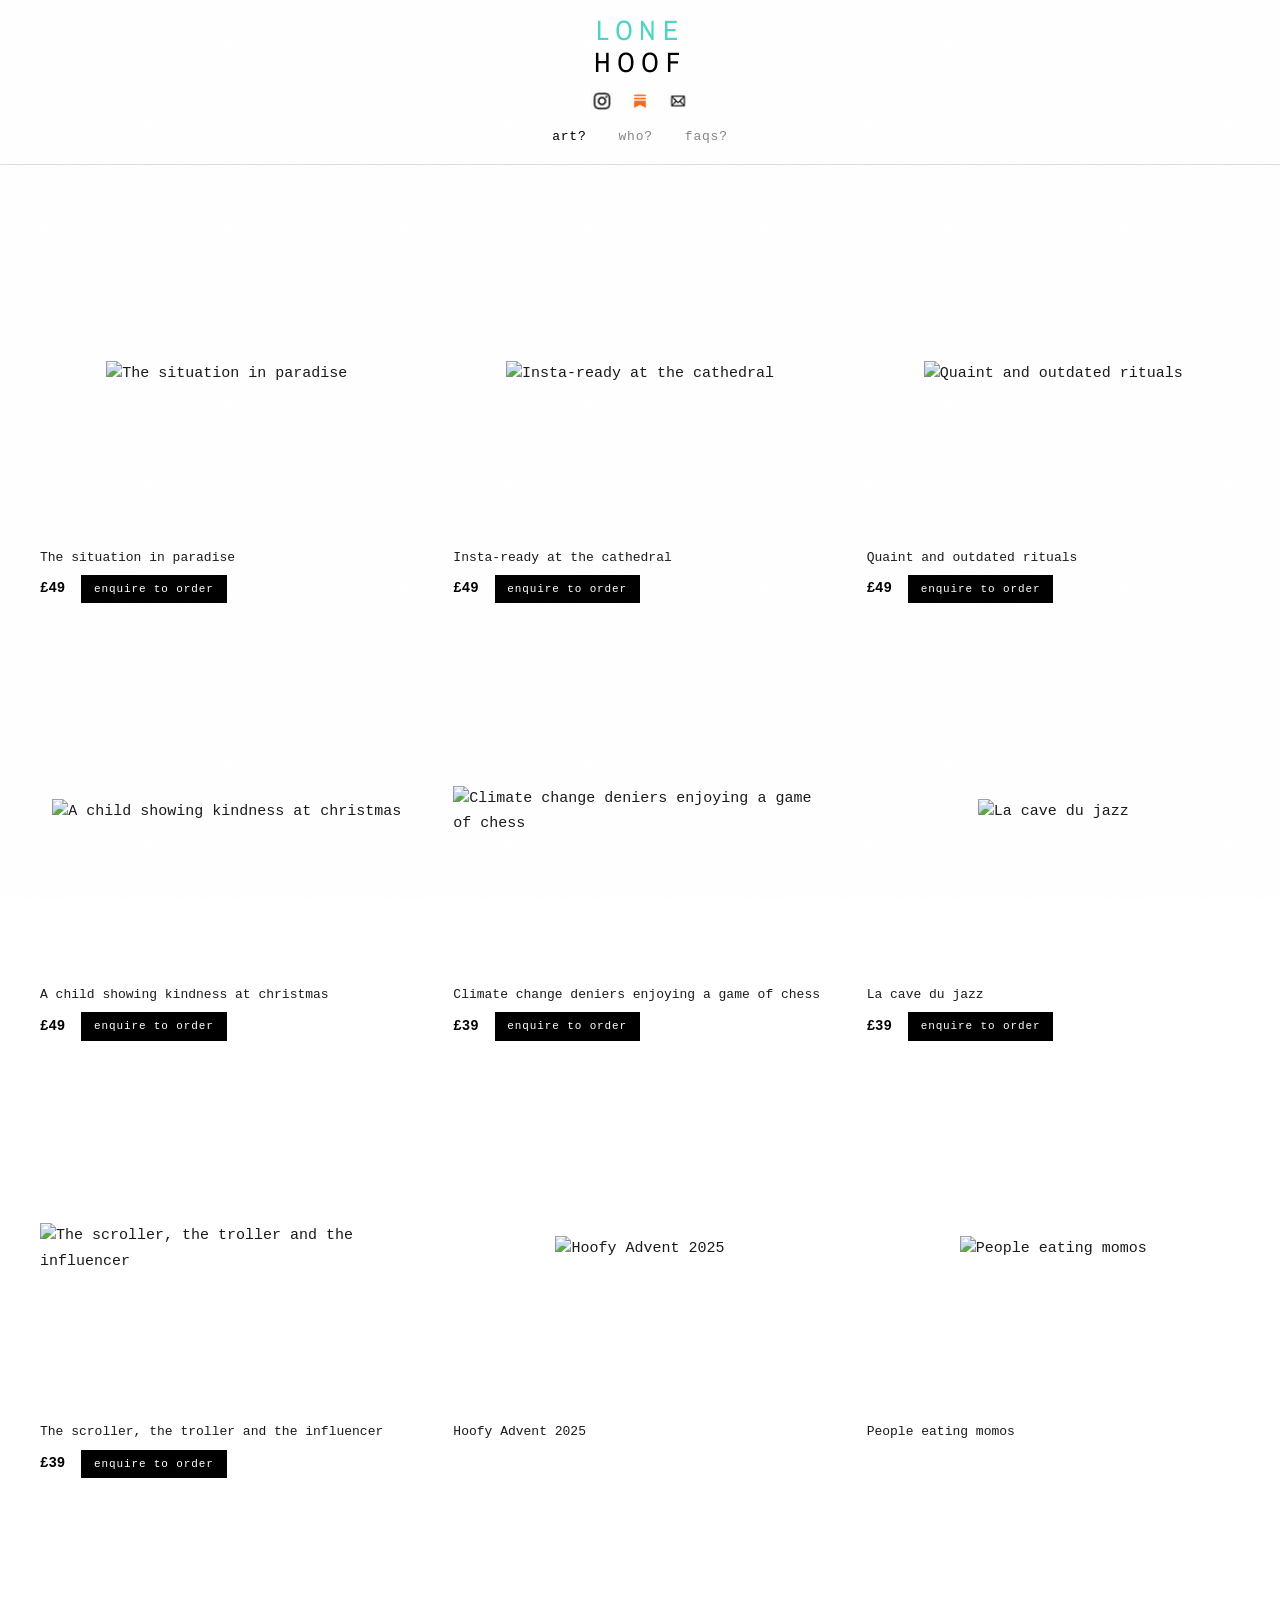
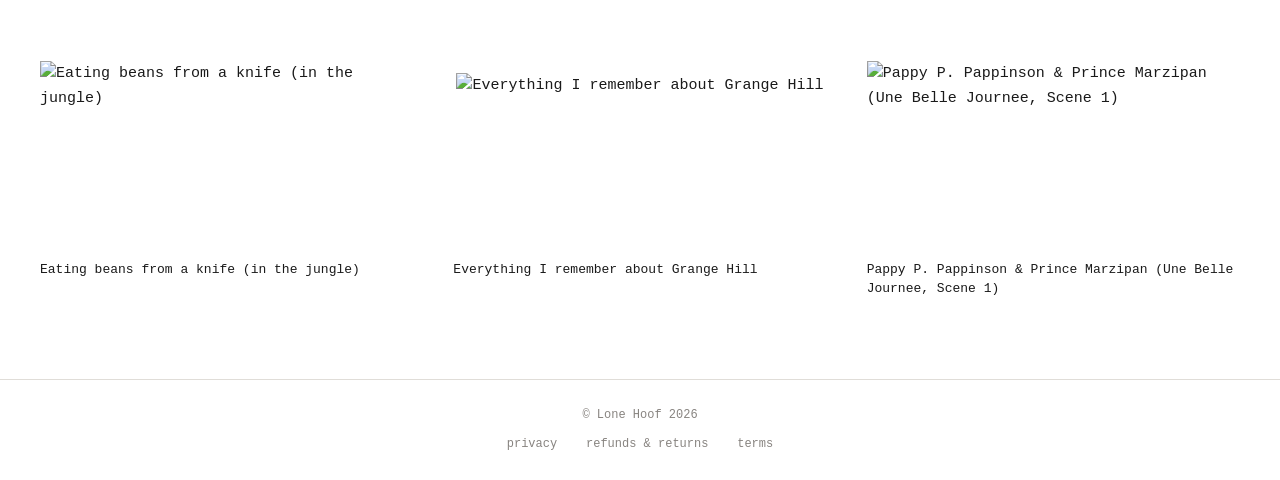
==== index.html @ 25c0cb78 "#1: added all files" ====
<!DOCTYPE html>
<html lang="en">
<head>
  <title>art? | lonehoof</title>
  <meta name="description" content="Charcoal art prints by Lone Hoof — a Bristol-based artist. Limited edition Giclée prints on Hahnemühle German Etching paper." />
  <meta name="robots" content="index, follow" />
  <link rel="canonical" href="https://www.lonehoof.com/" />
  <!-- Open Graph (social sharing previews) -->
  <meta property="og:type"        content="website" />
  <meta property="og:site_name"   content="Lone Hoof" />
  <meta property="og:title"       content="art? | Lone Hoof" />
  <meta property="og:description" content="Charcoal art prints by Lone Hoof — a Bristol-based artist. Limited edition Giclée prints on Hahnemühle German Etching paper." />
  <meta property="og:url"         content="https://www.lonehoof.com/" />
  <meta property="og:image"       content="https://www.lonehoof.com/images/the-situation-in-paradise.jpg" />
  <!-- Twitter card -->
  <meta name="twitter:card"        content="summary_large_image" />
  <meta name="twitter:title"       content="art? | Lone Hoof" />
  <meta name="twitter:description" content="Charcoal art prints by Lone Hoof — a Bristol-based artist. Limited edition Giclée prints on Hahnemühle German Etching paper." />
  <meta name="twitter:image"       content="https://www.lonehoof.com/images/the-situation-in-paradise.jpg" />
  <meta charset="UTF-8" />
  <meta name="viewport" content="width=device-width, initial-scale=1.0" />
  <link rel="preconnect" href="https://fonts.googleapis.com" />
  <link rel="preconnect" href="https://fonts.gstatic.com" crossorigin />
  <link href="https://fonts.googleapis.com/css2?family=Archivo+Narrow:wght@400;500&display=swap" rel="stylesheet" />
  <link rel="stylesheet" href="style.css" />
</head>
<body>
  <div class="grain"></div>

  <header>
    <div class="header-inner">
      <a href="index.html" class="logo">
        <span class="logo-lone">LONE</span>
        <span class="logo-hoof">HOOF</span>
      </a>
      <div class="header-socials">
        <a href="https://www.instagram.com/lone_hoof/" target="_blank" aria-label="Instagram">
          <img src="images/icon-instagram.png" alt="Instagram" />
        </a>
        <a href="https://lonehoof.substack.com" target="_blank" aria-label="Substack">
          <img src="images/icon-substack.png" alt="Substack" />
        </a>
        <a href="contact.html" aria-label="Contact">
          <img src="images/icon-contact.png" alt="Contact" />
        </a>
      </div>
      <nav class="header-nav">
        <a href="index.html" class="active">art?</a>
        <a href="who.html">who?</a>
        <a href="faqs.html">faqs?</a>
      </nav>
    </div>
    <button class="menu-toggle" id="menuToggle" aria-label="Toggle menu">
      <span></span><span></span><span></span>
    </button>
  </header>

  <nav class="mobile-nav" id="mobileNav">
    <a href="index.html" class="active">art?</a>
    <a href="who.html">who?</a>
    <a href="faqs.html">faqs?</a>
    <div class="mobile-social">
      <a href="https://www.instagram.com/lone_hoof/" target="_blank">Instagram</a>
      <a href="https://lonehoof.substack.com" target="_blank">Substack</a>
      <a href="contact.html">Contact</a>
    </div>
  </nav>

  <main>
    <!-- Grid is built here by main.js reading data.js -->
    <div class="art-grid" id="artGrid"></div>
  </main>

  <footer>
    <p>© Lone Hoof 2026</p>
    <div class="footer-links">
      <a href="privacy.html">privacy</a>
      <a href="refunds.html">refunds &amp; returns</a>
      <a href="terms.html">terms</a>
    </div>
  </footer>

  <!-- Load artwork data first, then the main script -->
  <script src="data.js"></script>
  <script src="main.js"></script>
</body>
</html>
---- style.css ----
/* ============================================
   LONE HOOF — style.css v5
   ============================================ */

:root {
  --bg: #ffffff;
  --surface: #f5f5f3;
  --border: #e0ddd8;
  --text: #1a1a1a;
  --text-dim: #888480;
  --text-bright: #000000;
  --accent: #4FD4C7;
  --accent-dark: #2aada0;
  --font-logo: 'Archivo Narrow', 'Helvetica Neue', Arial, sans-serif;
  --font-body: 'Courier New', Courier, monospace;
  --header-h: 148px; /* fallback; JS measures actual */
}

*, *::before, *::after { box-sizing: border-box; margin: 0; padding: 0; }
html { scroll-behavior: smooth; }

body {
  background: var(--bg);
  color: var(--text);
  font-family: var(--font-body);
  font-size: 15px;
  line-height: 1.7;
  min-height: 100vh;
}

.grain {
  position: fixed; inset: 0;
  pointer-events: none; z-index: 1000;
  opacity: 0.015;
  background-image: url("data:image/svg+xml,%3Csvg viewBox='0 0 200 200' xmlns='http://www.w3.org/2000/svg'%3E%3Cfilter id='n'%3E%3CfeTurbulence type='fractalNoise' baseFrequency='0.9' numOctaves='4' stitchTiles='stitch'/%3E%3C/filter%3E%3Crect width='100%25' height='100%25' filter='url(%23n)'/%3E%3C/svg%3E");
  background-size: 180px 180px;
}

/* =====================
   HEADER
   ===================== */
header {
  position: fixed; top: 0; left: 0; right: 0;
  z-index: 200;
  background: var(--bg);
  border-bottom: 1px solid var(--border);
  display: flex;
  align-items: center;
  justify-content: center;
  padding: 1rem 3rem;
}

.header-inner {
  display: flex;
  flex-direction: column;
  align-items: center;
}

.logo {
  text-decoration: none;
  display: flex;
  flex-direction: column;
  align-items: center;
  gap: 4px;
  margin-bottom: 14px;
}

.logo-lone, .logo-hoof {
  font-family: var(--font-logo);
  font-weight: 400;
  font-size: 28px;
  letter-spacing: 0.22em;
  line-height: 1;
  display: block;
}
.logo-lone { color: var(--accent); }
.logo-hoof { color: var(--text-bright); }

.header-socials {
  display: flex;
  align-items: center;
  gap: 1rem;
  margin-bottom: 14px;
}
.header-socials a {
  display: flex; align-items: center;
  transition: opacity 0.2s;
}
.header-socials a:hover { opacity: 0.7; }
.header-socials img { width: 22px; height: 22px; object-fit: contain; display: block; }

.header-nav { display: flex; gap: 2rem; }
.header-nav a {
  font-family: var(--font-body);
  font-size: 13px;
  letter-spacing: 0.06em;
  text-decoration: none;
  color: var(--text-dim);
  transition: color 0.2s;
}
.header-nav a:hover, .header-nav a.active { color: var(--text-bright); }

.menu-toggle {
  display: none;
  position: absolute; right: 1.5rem; top: 50%; transform: translateY(-50%);
  flex-direction: column; gap: 5px;
  background: none; border: none; cursor: pointer; padding: 4px;
  width: 30px; height: 30px;
}
.menu-toggle span { display: block; width: 22px; height: 1.5px; background: var(--text-dim); transition: all 0.25s; }
.menu-toggle.open span:nth-child(1) { transform: translateY(6.5px) rotate(45deg); }
.menu-toggle.open span:nth-child(2) { opacity: 0; }
.menu-toggle.open span:nth-child(3) { transform: translateY(-6.5px) rotate(-45deg); }

/* =====================
   MOBILE NAV
   ===================== */
.mobile-nav {
  display: none;
  position: fixed; top: var(--header-h); left: 0; right: 0;
  background: var(--bg); border-bottom: 1px solid var(--border);
  z-index: 190;
  flex-direction: column; padding: 1.5rem 2rem 2rem; gap: 1.2rem;
  transform: translateY(-110%); opacity: 0;
  transition: transform 0.3s ease, opacity 0.3s ease;
}
.mobile-nav.open { transform: translateY(0); opacity: 1; }
.mobile-nav a { font-family: var(--font-body); font-size: 1rem; text-decoration: none; color: var(--text-dim); }
.mobile-nav a.active, .mobile-nav a:hover { color: var(--text-bright); }
.mobile-social { display: flex; gap: 1.5rem; margin-top: 0.5rem; padding-top: 1rem; border-top: 1px solid var(--border); }
.mobile-social a { font-size: 0.8rem; color: var(--text-dim) !important; text-decoration: none; }

/* =====================
   MAIN
   ===================== */
main { padding-top: var(--header-h); min-height: 100vh; }

/* =====================
   ART GRID
   ===================== */
.art-grid {
  display: grid;
  grid-template-columns: repeat(auto-fill, minmax(280px, 1fr));
  gap: 3rem 2.5rem;
  padding: 3rem 2.5rem 5rem;
  max-width: 1320px;
  margin: 0 auto;
}

.art-item {
  display: flex;
  flex-direction: column;
  cursor: pointer;
  animation: fadeUp 0.45s ease both;
}

@keyframes fadeUp {
  from { opacity: 0; transform: translateY(10px); }
  to   { opacity: 1; transform: translateY(0); }
}

/* Fixed-height box; image shrinks to fit, never cropped */
.art-img-wrap {
  width: 100%;
  height: 320px;
  background: var(--bg);
  margin-bottom: 0.85rem;
  flex-shrink: 0;
  display: flex;
  align-items: center;
  justify-content: center;
  overflow: hidden;
  position: relative;
}

.art-img-wrap img {
  max-width: 100%;
  max-height: 100%;
  width: auto;
  height: auto;
  object-fit: contain;
  display: block;
  transition: transform 0.45s ease;
}

.art-item:hover .art-img-wrap img { transform: scale(1.03); }

/* Magnifier icon appears on hover */
.art-img-wrap::after {
  content: '';
  position: absolute;
  bottom: 10px; right: 10px;
  width: 28px; height: 28px;
  background: rgba(255,255,255,0.85)
    url("data:image/svg+xml,%3Csvg xmlns='http://www.w3.org/2000/svg' viewBox='0 0 24 24' fill='none' stroke='%23333' stroke-width='2'%3E%3Ccircle cx='11' cy='11' r='7'/%3E%3Cline x1='16.5' y1='16.5' x2='22' y2='22'/%3E%3C/svg%3E")
    center/16px no-repeat;
  border-radius: 50%;
  opacity: 0;
  transition: opacity 0.25s ease;
  pointer-events: none;
}
.art-item:hover .art-img-wrap::after { opacity: 1; }

.art-info { display: flex; flex-direction: column; gap: 0.5rem; }

.art-title {
  font-family: var(--font-body);
  font-size: 13px;
  color: var(--text);
  line-height: 1.5;
}
.art-title em { color: var(--text-dim); font-style: italic; }

.art-shop-row { display: flex; align-items: center; gap: 1rem; }

.art-price { font-family: var(--font-body); font-size: 14px; font-weight: bold; color: var(--text-bright); }

.enquire-btn {
  display: inline-block;
  font-family: var(--font-body); font-size: 11px; letter-spacing: 0.08em;
  text-decoration: none; color: #fff; background: var(--text-bright);
  padding: 0.3rem 0.8rem; transition: background 0.2s;
}
.enquire-btn:hover { background: var(--accent-dark); }

/* Prevent grid click propagating to enquire button */
.enquire-btn { position: relative; z-index: 2; }

/* =====================
   DETAIL OVERLAY
   Full-screen detail view with image left, info right
   ===================== */
.detail-overlay {
  display: none;
  position: fixed; inset: 0;
  background: #fff;
  z-index: 300;
  overflow-y: auto;
}

.detail-overlay.active { display: block; }

.detail-inner {
  display: flex;
  min-height: 100vh;
  padding-top: var(--header-h);
}

/* Left panel — image */
.detail-img-panel {
  flex: 1 1 55%;
  display: flex;
  align-items: center;
  justify-content: center;
  padding: 3rem 2rem 3rem 3rem;
  position: relative;
  background: var(--bg);
  min-height: calc(100vh - var(--header-h));
}

.detail-img-panel img {
  max-width: 100%;
  max-height: calc(100vh - var(--header-h) - 6rem);
  width: auto; height: auto;
  object-fit: contain;
  display: block;
  cursor: zoom-in;
  transition: transform 0.3s ease;
}

.detail-img-panel img.zoomed {
  cursor: zoom-out;
  transform: scale(1.6);
}

/* Magnify hint */
.detail-zoom-hint {
  position: absolute;
  bottom: 1.2rem; right: 1.5rem;
  font-family: var(--font-body);
  font-size: 11px;
  color: var(--text-dim);
  letter-spacing: 0.06em;
  display: flex; align-items: center; gap: 6px;
}
.detail-zoom-hint svg { width: 14px; height: 14px; }

/* Right panel — info */
.detail-info-panel {
  flex: 0 0 500px;
  padding: 3rem 3rem 3rem 2.5rem;
  display: flex;
  flex-direction: column;
  justify-content: center;
  border-left: 1px solid var(--border);
}

.detail-title {
  font-family: var(--font-body);
  font-size: 18px;
  font-weight: bold;
  color: var(--text-bright);
  line-height: 1.4;
  margin-bottom: 1.5rem;
}

.detail-meta {
  display: flex;
  flex-direction: column;
  gap: 0.5rem;
  margin-bottom: 2rem;
  padding-bottom: 2rem;
  border-bottom: 1px solid var(--border);
}

.detail-meta-row {
  font-family: var(--font-body);
  font-size: 13px;
  color: var(--text-dim);
  line-height: 1.5;
}

.detail-meta-row span {
  color: var(--text);
}

.detail-price {
  font-family: var(--font-body);
  font-size: 20px;
  font-weight: bold;
  color: var(--text-bright);
  margin-bottom: 1rem;
}

.detail-enquire {
  display: inline-block;
  font-family: var(--font-body);
  font-size: 12px;
  letter-spacing: 0.1em;
  text-decoration: none;
  color: #fff;
  background: var(--text-bright);
  padding: 0.6rem 1.2rem;
  transition: background 0.2s;
  align-self: flex-start;
}
.detail-enquire:hover { background: var(--accent-dark); }

.detail-print-note {
  margin-top: 1.5rem;
  font-family: var(--font-body);
  font-size: 11px;
  color: var(--text-dim);
  line-height: 1.7;
}

/* Nav arrows */
.detail-prev, .detail-next {
  position: fixed;
  top: 50%; transform: translateY(-50%);
  background: none; border: none;
  font-size: 2.5rem; color: var(--text-dim);
  cursor: pointer; padding: 1rem 0.8rem;
  transition: color 0.2s;
  z-index: 310;
  line-height: 1;
}
.detail-prev { left: 0.5rem; }
.detail-next { right: 0.5rem; }
.detail-prev:hover, .detail-next:hover { color: var(--text-bright); }

/* Close button */
.detail-close {
  position: fixed; top: calc(var(--header-h) + 1rem); right: 1.5rem;
  background: none; border: none;
  font-size: 1.4rem; color: var(--text-dim);
  cursor: pointer; z-index: 310;
  transition: color 0.2s; line-height: 1;
}
.detail-close:hover { color: var(--text-bright); }

/* =====================
   PROSE PAGES
   ===================== */
.prose-main {
  max-width: 1320px; margin: 0 auto;
  padding: 4rem 2rem 5rem;
}
.prose-container { max-width: 680px; margin: 0 auto; }

/* WHO — top padding matches faq first question */
.who-prose {
  padding-top: 1.8rem;   /* same as faq-item padding-top */
}

.who-prose p {
  font-family: var(--font-body); font-size: 15px;
  line-height: 1.9; color: var(--text); margin-bottom: 1.4rem;
}
.who-prose a { color: var(--accent-dark); text-decoration: none; }
.who-prose a:hover { text-decoration: underline; }

.who-image { display: block; margin: 2.5rem auto 0; height: 90px; width: auto; }

/* FAQS */
.faq-container { display: flex; flex-direction: column; }

.faq-item { padding: 1.8rem 0; border-bottom: 1px solid var(--border); }
.faq-item:first-child { border-top: 1px solid var(--border); }

.faq-item h2 {
  font-family: var(--font-body); font-size: 15px;
  font-weight: bold; color: var(--accent);
  margin-bottom: 0.6rem; line-height: 1.5;
}
.faq-item p { font-family: var(--font-body); font-size: 15px; color: #000; line-height: 1.8; }
.faq-item a { color: var(--accent-dark); text-decoration: none; }
.faq-item a:hover { text-decoration: underline; }

/* LEGAL */
.legal-prose h1 { font-family: var(--font-body); font-size: 18px; font-weight: bold; color: var(--text-bright); margin-bottom: 2rem; }
.legal-prose h2 { font-family: var(--font-body); font-size: 14px; font-weight: bold; color: var(--text-bright); margin: 2rem 0 0.6rem; text-transform: uppercase; letter-spacing: 0.04em; }
.legal-prose p { font-family: var(--font-body); font-size: 14px; color: var(--text); line-height: 1.85; margin-bottom: 1rem; }
.legal-prose ul { margin: 0.5rem 0 1rem 1.5rem; }
.legal-prose ul li { font-family: var(--font-body); font-size: 14px; color: var(--text); line-height: 1.8; margin-bottom: 0.4rem; }
.legal-prose a { color: var(--accent-dark); text-decoration: none; }
.legal-prose a:hover { text-decoration: underline; }
.legal-updated { margin-top: 3rem; font-size: 12px; color: var(--text-dim); font-style: italic; }

/* CONTACT */
.contact-title { font-family: var(--font-body); font-size: 18px; font-weight: bold; color: var(--text-bright); margin-bottom: 0.8rem; }
.contact-intro { font-family: var(--font-body); font-size: 15px; color: var(--text-dim); margin-bottom: 2.5rem; line-height: 1.8; }
.contact-intro a { color: var(--accent-dark); text-decoration: none; }
.contact-intro a:hover { text-decoration: underline; }
.form-row { display: flex; flex-direction: column; gap: 0.4rem; margin-bottom: 1.4rem; }
.form-row label { font-family: var(--font-body); font-size: 12px; letter-spacing: 0.08em; color: var(--text-dim); }
.form-row input, .form-row textarea { background: var(--surface); border: 1px solid var(--border); color: var(--text-bright); font-family: var(--font-body); font-size: 14px; padding: 0.65rem 0.85rem; outline: none; transition: border-color 0.2s; resize: vertical; width: 100%; }
.form-row input::placeholder, .form-row textarea::placeholder { color: var(--text-dim); }
.form-row input:focus, .form-row textarea:focus { border-color: var(--accent); }
.submit-btn { font-family: var(--font-body); font-size: 13px; letter-spacing: 0.08em; color: #fff; background: var(--text-bright); border: none; padding: 0.65rem 1.5rem; cursor: pointer; transition: background 0.2s; margin-top: 0.5rem; }
.submit-btn:hover { background: var(--accent-dark); }
.form-note { margin-top: 0.8rem; font-size: 12px; color: var(--text-dim); font-style: italic; }

/* =====================
   FOOTER
   ===================== */
footer {
  border-top: 1px solid var(--border);
  padding: 1.6rem 2rem;
  display: flex; flex-direction: column;
  align-items: center; gap: 0.5rem; text-align: center;
}
footer p { font-family: 'Courier New', Courier, monospace; font-size: 12px; color: var(--text-dim); }
.footer-links { display: flex; gap: 1.8rem; flex-wrap: wrap; justify-content: center; }
.footer-links a { font-family: 'Courier New', Courier, monospace; font-size: 12px; color: var(--text-dim); text-decoration: none; transition: color 0.2s; }
.footer-links a:hover { color: var(--text); }

/* =====================
   RESPONSIVE
   ===================== */
/* ── Tablet landscape / small desktop (≤1100px) ────────── */
@media (max-width: 1100px) {
  /* Info panel slightly narrower so image still has room */
  .detail-info-panel { flex: 0 0 380px; }
}

/* ── Tablet portrait (≤900px) ───────────────────────────── */
@media (max-width: 900px) {
  /* Stack detail overlay: image on top, info below */
  .detail-inner { flex-direction: column; overflow-y: auto; }
  .detail-img-panel {
    padding: 2rem 1.5rem 1rem;
    min-height: 45vw;
    max-height: 55vh;
  }
  .detail-info-panel {
    flex: none;
    width: 100%;
    border-left: none;
    border-top: 1px solid var(--border);
    padding: 1.5rem 1.5rem 5rem; /* bottom padding clears prev/next */
  }
  /* Move prev/next to bottom of screen on stacked layout */
  .detail-prev { left: 1rem; top: auto; bottom: 1rem; transform: none; font-size: 2rem; }
  .detail-next { right: 1rem; top: auto; bottom: 1rem; transform: none; font-size: 2rem; }
  /* Close button stays top-right but adjusts for header */
  .detail-close { top: calc(var(--header-h) + 0.5rem); right: 1rem; }
}

/* ── Mobile nav breakpoint (≤768px) ─────────────────────── */
@media (max-width: 768px) {
  .menu-toggle { display: flex; }
  .mobile-nav { display: flex; }

  .art-grid { grid-template-columns: repeat(2,1fr); gap: 2rem 1rem; padding: 2rem 1rem 4rem; }
  .art-img-wrap { height: 200px; }
  .prose-main { padding: 2.5rem 1.25rem 4rem; }
  footer { padding: 1.4rem 1rem; }

  /* Detail overlay full-screen on mobile */
  .detail-overlay { overflow-y: auto; }
  .detail-inner { min-height: auto; }
  .detail-img-panel { max-height: 45vh; min-height: auto; padding: 1.25rem 1rem 0.5rem; }
  .detail-info-panel { padding: 1.25rem 1rem 5rem; }
  .detail-title { font-size: 15px; }
  .detail-price { font-size: 17px; }
  .zoom-hint { display: none; } /* less relevant on touch */
}

/* ── Small mobile (≤480px) ───────────────────────────────── */
@media (max-width: 480px) {
  .logo-lone, .logo-hoof { font-size: 22px; }
  .art-grid { grid-template-columns: 1fr 1fr; gap: 1.5rem 0.75rem; padding: 1.5rem 0.75rem 3rem; }
  .art-img-wrap { height: 150px; }
  .art-shop-row { flex-direction: column; align-items: flex-start; gap: 0.3rem; }
  .detail-img-panel { max-height: 40vh; }
  .header-socials img { width: 18px; height: 18px; }
}

/* =====================
   DETAIL OVERLAY — secondary image & notes
   ===================== */
.detail-img2-wrap {
  width: 100%;
  margin-top: 1.5rem;
  display: flex;
  align-items: center;
  justify-content: center;
}

.detail-img2-wrap img {
  max-width: 100%;
  max-height: 280px;
  width: auto;
  height: auto;
  object-fit: contain;
  display: block;
}

.detail-notes {
  margin-top: 1.5rem;
  padding-top: 1.5rem;
  border-top: 1px solid var(--border);
  font-family: var(--font-body);
  font-size: 12px;
  color: var(--text-dim);
  line-height: 1.8;
  white-space: pre-line;  /* preserves \n line breaks */
}

/* Print info link in detail panel */
.detail-print-link {
  display: inline-block;
  margin-top: 1rem;
  font-family: var(--font-body);
  font-size: 11px;
  color: var(--accent-dark);
  text-decoration: none;
  letter-spacing: 0.04em;
}
.detail-print-link:hover { text-decoration: underline; }

/* =====================
   HOW TO BUY PAGE
   ===================== */
.htb-title {
  font-family: var(--font-body);
  font-size: 18px;
  font-weight: bold;
  color: var(--text-bright);
  margin-bottom: 0.8rem;
  letter-spacing: 0.04em;
}

.htb-intro {
  font-family: var(--font-body);
  font-size: 15px;
  color: var(--text-dim);
  margin-bottom: 3rem;
  line-height: 1.8;
}

.htb-steps {
  display: flex;
  flex-direction: column;
  gap: 0;
  margin-bottom: 3.5rem;
}

.htb-step {
  display: flex;
  gap: 1.5rem;
  padding: 1.6rem 0;
  border-bottom: 1px solid var(--border);
}

.htb-step:first-child { border-top: 1px solid var(--border); }

.htb-step-num {
  font-family: var(--font-body);
  font-size: 22px;
  font-weight: bold;
  color: var(--accent);
  line-height: 1;
  flex-shrink: 0;
  width: 28px;
  padding-top: 3px;
}

.htb-step-body h2 {
  font-family: var(--font-body);
  font-size: 14px;
  font-weight: bold;
  color: var(--text-bright);
  margin-bottom: 0.4rem;
  letter-spacing: 0.02em;
}

.htb-step-body p {
  font-family: var(--font-body);
  font-size: 14px;
  color: var(--text);
  line-height: 1.8;
}

.htb-step-body a { color: var(--accent-dark); text-decoration: none; }
.htb-step-body a:hover { text-decoration: underline; }

.htb-print-section {
  padding-top: 2.5rem;
  margin-bottom: 2.5rem;
}

.htb-print-section h2 {
  font-family: var(--font-body);
  font-size: 14px;
  font-weight: bold;
  color: var(--text-bright);
  margin-bottom: 1rem;
  letter-spacing: 0.02em;
}

.htb-print-section p {
  font-family: var(--font-body);
  font-size: 14px;
  color: var(--text);
  line-height: 1.85;
  margin-bottom: 1rem;
}

.htb-specs {
  margin-top: 1.5rem;
  border-top: 1px solid var(--border);
  border-bottom: 1px solid var(--border);
}

.htb-spec-row {
  display: flex;
  gap: 1.5rem;
  padding: 0.75rem 0;
  border-bottom: 1px solid var(--border);
  font-family: var(--font-body);
  font-size: 13px;
  color: var(--text);
  line-height: 1.6;
}

.htb-spec-row:last-child { border-bottom: none; }

.htb-spec-label {
  color: var(--text-dim);
  flex-shrink: 0;
  width: 70px;
}

.htb-cta {
  font-family: var(--font-body);
  font-size: 14px;
  color: var(--text-dim);
  padding-top: 1rem;
}
.htb-cta a { color: var(--accent-dark); text-decoration: none; }
.htb-cta a:hover { text-decoration: underline; }

@media (max-width: 480px) {
  .htb-step { gap: 1rem; }
  .htb-step-num { font-size: 18px; }
  .htb-spec-row { flex-direction: column; gap: 0.2rem; }
  .htb-spec-label { width: auto; }
}

/* =====================
   CONTACT — inline email display
   ===================== */
.contact-email {
  display: inline;
}
.contact-email-link {
  font-family: var(--font-body);
  color: var(--accent-dark);
  text-decoration: none;
}
.contact-email-link:hover {
  text-decoration: underline;
}
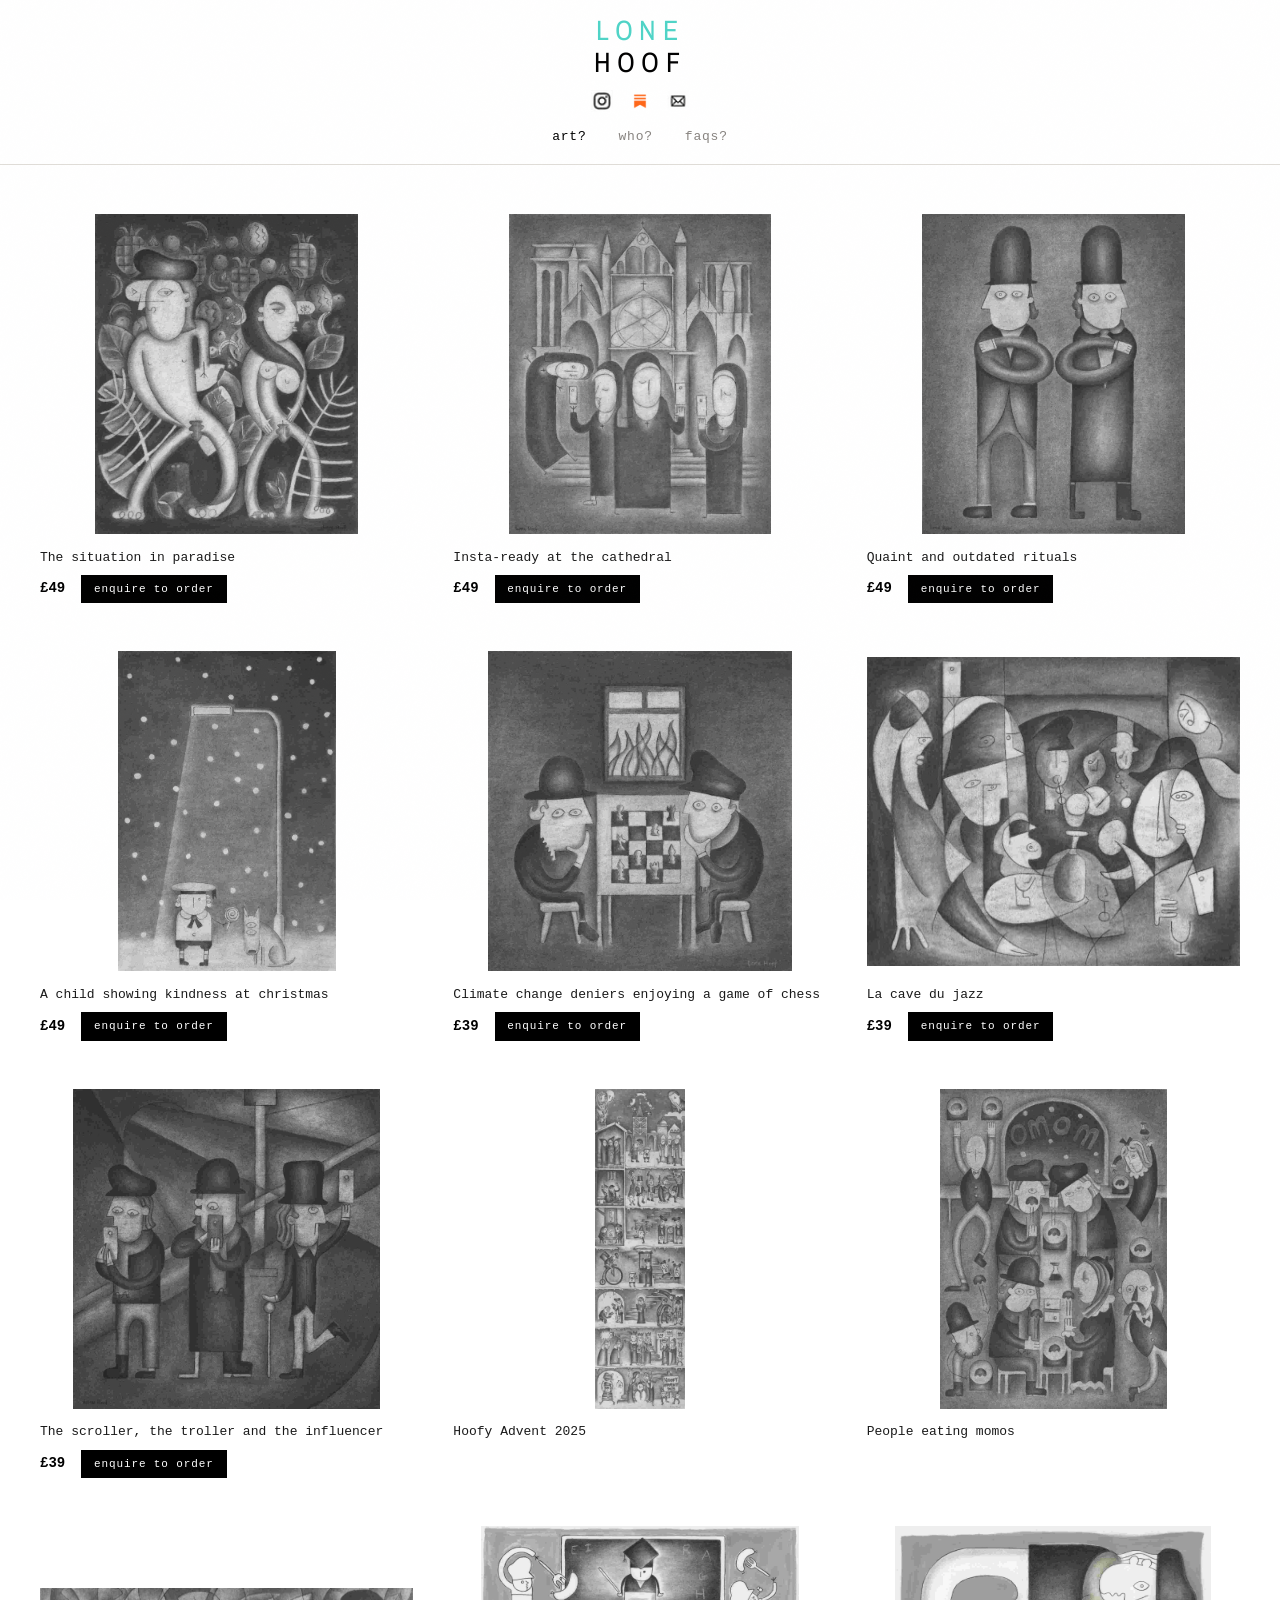
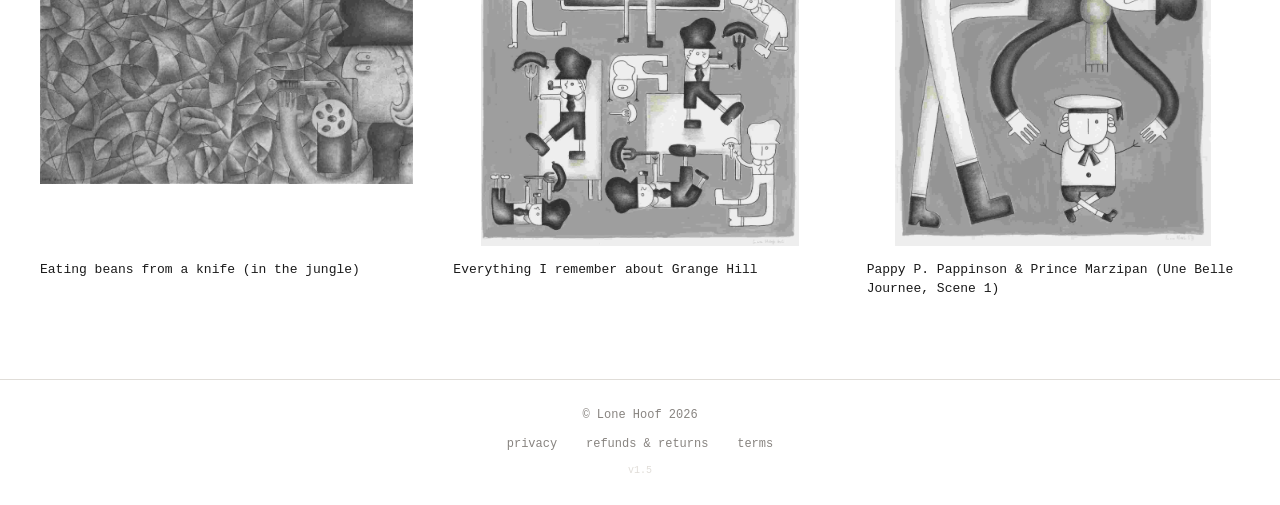
==== commit afc4c1e9: "#16: version impl" ====
--- a/index.html
+++ b/index.html
@@ -1,29 +1,34 @@
 <!DOCTYPE html>
 <html lang="en">
+
 <head>
   <title>art? | lonehoof</title>
-  <meta name="description" content="Charcoal art prints by Lone Hoof — a Bristol-based artist. Limited edition Giclée prints on Hahnemühle German Etching paper." />
+  <meta name="description"
+    content="Charcoal art prints by Lone Hoof — a Bristol-based artist. Limited edition Giclée prints on Hahnemühle German Etching paper." />
   <meta name="robots" content="index, follow" />
   <link rel="canonical" href="https://www.lonehoof.com/" />
   <!-- Open Graph (social sharing previews) -->
-  <meta property="og:type"        content="website" />
-  <meta property="og:site_name"   content="Lone Hoof" />
-  <meta property="og:title"       content="art? | Lone Hoof" />
-  <meta property="og:description" content="Charcoal art prints by Lone Hoof — a Bristol-based artist. Limited edition Giclée prints on Hahnemühle German Etching paper." />
-  <meta property="og:url"         content="https://www.lonehoof.com/" />
-  <meta property="og:image"       content="https://www.lonehoof.com/images/the-situation-in-paradise.jpg" />
+  <meta property="og:type" content="website" />
+  <meta property="og:site_name" content="Lone Hoof" />
+  <meta property="og:title" content="art? | Lone Hoof" />
+  <meta property="og:description"
+    content="Charcoal art prints by Lone Hoof — a Bristol-based artist. Limited edition Giclée prints on Hahnemühle German Etching paper." />
+  <meta property="og:url" content="https://www.lonehoof.com/" />
+  <meta property="og:image" content="https://www.lonehoof.com/images/the-situation-in-paradise.jpg" />
   <!-- Twitter card -->
-  <meta name="twitter:card"        content="summary_large_image" />
-  <meta name="twitter:title"       content="art? | Lone Hoof" />
-  <meta name="twitter:description" content="Charcoal art prints by Lone Hoof — a Bristol-based artist. Limited edition Giclée prints on Hahnemühle German Etching paper." />
-  <meta name="twitter:image"       content="https://www.lonehoof.com/images/the-situation-in-paradise.jpg" />
+  <meta name="twitter:card" content="summary_large_image" />
+  <meta name="twitter:title" content="art? | Lone Hoof" />
+  <meta name="twitter:description"
+    content="Charcoal art prints by Lone Hoof — a Bristol-based artist. Limited edition Giclée prints on Hahnemühle German Etching paper." />
+  <meta name="twitter:image" content="https://www.lonehoof.com/images/the-situation-in-paradise.jpg" />
   <meta charset="UTF-8" />
   <meta name="viewport" content="width=device-width, initial-scale=1.0" />
   <link rel="preconnect" href="https://fonts.googleapis.com" />
   <link rel="preconnect" href="https://fonts.gstatic.com" crossorigin />
   <link href="https://fonts.googleapis.com/css2?family=Archivo+Narrow:wght@400;500&display=swap" rel="stylesheet" />
-  <link rel="stylesheet" href="style.css" />
+  <link rel="stylesheet" href="style.css?v=1.5" />
 </head>
+
 <body>
   <div class="grain"></div>
 
@@ -78,10 +83,12 @@
       <a href="refunds.html">refunds &amp; returns</a>
       <a href="terms.html">terms</a>
     </div>
+    <p class="footer-version">v1.5</p>
   </footer>
 
   <!-- Load artwork data first, then the main script -->
-  <script src="data.js"></script>
-  <script src="main.js"></script>
+  <script src="data.js?v=1.5"></script>
+  <script src="main.js?v=1.5"></script>
 </body>
-</html>
+
+</html>
--- a/style.css
+++ b/style.css
@@ -13,11 +13,21 @@
   --accent-dark: #2aada0;
   --font-logo: 'Archivo Narrow', 'Helvetica Neue', Arial, sans-serif;
   --font-body: 'Courier New', Courier, monospace;
-  --header-h: 148px; /* fallback; JS measures actual */
-}
-
-*, *::before, *::after { box-sizing: border-box; margin: 0; padding: 0; }
-html { scroll-behavior: smooth; }
+  --header-h: 148px;
+  /* fallback; JS measures actual */
+}
+
+*,
+*::before,
+*::after {
+  box-sizing: border-box;
+  margin: 0;
+  padding: 0;
+}
+
+html {
+  scroll-behavior: smooth;
+}
 
 body {
   background: var(--bg);
@@ -29,8 +39,10 @@
 }
 
 .grain {
-  position: fixed; inset: 0;
-  pointer-events: none; z-index: 1000;
+  position: fixed;
+  inset: 0;
+  pointer-events: none;
+  z-index: 1000;
   opacity: 0.015;
   background-image: url("data:image/svg+xml,%3Csvg viewBox='0 0 200 200' xmlns='http://www.w3.org/2000/svg'%3E%3Cfilter id='n'%3E%3CfeTurbulence type='fractalNoise' baseFrequency='0.9' numOctaves='4' stitchTiles='stitch'/%3E%3C/filter%3E%3Crect width='100%25' height='100%25' filter='url(%23n)'/%3E%3C/svg%3E");
   background-size: 180px 180px;
@@ -40,7 +52,10 @@
    HEADER
    ===================== */
 header {
-  position: fixed; top: 0; left: 0; right: 0;
+  position: fixed;
+  top: 0;
+  left: 0;
+  right: 0;
   z-index: 200;
   background: var(--bg);
   border-bottom: 1px solid var(--border);
@@ -65,7 +80,8 @@
   margin-bottom: 14px;
 }
 
-.logo-lone, .logo-hoof {
+.logo-lone,
+.logo-hoof {
   font-family: var(--font-logo);
   font-weight: 400;
   font-size: 28px;
@@ -73,8 +89,14 @@
   line-height: 1;
   display: block;
 }
-.logo-lone { color: var(--accent); }
-.logo-hoof { color: var(--text-bright); }
+
+.logo-lone {
+  color: var(--accent);
+}
+
+.logo-hoof {
+  color: var(--text-bright);
+}
 
 .header-socials {
   display: flex;
@@ -82,14 +104,29 @@
   gap: 1rem;
   margin-bottom: 14px;
 }
+
 .header-socials a {
-  display: flex; align-items: center;
+  display: flex;
+  align-items: center;
   transition: opacity 0.2s;
 }
-.header-socials a:hover { opacity: 0.7; }
-.header-socials img { width: 22px; height: 22px; object-fit: contain; display: block; }
-
-.header-nav { display: flex; gap: 2rem; }
+
+.header-socials a:hover {
+  opacity: 0.7;
+}
+
+.header-socials img {
+  width: 22px;
+  height: 22px;
+  object-fit: contain;
+  display: block;
+}
+
+.header-nav {
+  display: flex;
+  gap: 2rem;
+}
+
 .header-nav a {
   font-family: var(--font-body);
   font-size: 13px;
@@ -98,42 +135,106 @@
   color: var(--text-dim);
   transition: color 0.2s;
 }
-.header-nav a:hover, .header-nav a.active { color: var(--text-bright); }
+
+.header-nav a:hover,
+.header-nav a.active {
+  color: var(--text-bright);
+}
 
 .menu-toggle {
   display: none;
-  position: absolute; right: 1.5rem; top: 50%; transform: translateY(-50%);
-  flex-direction: column; gap: 5px;
-  background: none; border: none; cursor: pointer; padding: 4px;
-  width: 30px; height: 30px;
-}
-.menu-toggle span { display: block; width: 22px; height: 1.5px; background: var(--text-dim); transition: all 0.25s; }
-.menu-toggle.open span:nth-child(1) { transform: translateY(6.5px) rotate(45deg); }
-.menu-toggle.open span:nth-child(2) { opacity: 0; }
-.menu-toggle.open span:nth-child(3) { transform: translateY(-6.5px) rotate(-45deg); }
+  position: absolute;
+  right: 1.5rem;
+  top: 50%;
+  transform: translateY(-50%);
+  flex-direction: column;
+  gap: 5px;
+  background: none;
+  border: none;
+  cursor: pointer;
+  padding: 4px;
+  width: 30px;
+  height: 30px;
+}
+
+.menu-toggle span {
+  display: block;
+  width: 22px;
+  height: 1.5px;
+  background: var(--text-dim);
+  transition: all 0.25s;
+}
+
+.menu-toggle.open span:nth-child(1) {
+  transform: translateY(6.5px) rotate(45deg);
+}
+
+.menu-toggle.open span:nth-child(2) {
+  opacity: 0;
+}
+
+.menu-toggle.open span:nth-child(3) {
+  transform: translateY(-6.5px) rotate(-45deg);
+}
 
 /* =====================
    MOBILE NAV
    ===================== */
 .mobile-nav {
   display: none;
-  position: fixed; top: var(--header-h); left: 0; right: 0;
-  background: var(--bg); border-bottom: 1px solid var(--border);
+  position: fixed;
+  top: var(--header-h);
+  left: 0;
+  right: 0;
+  background: var(--bg);
+  border-bottom: 1px solid var(--border);
   z-index: 190;
-  flex-direction: column; padding: 1.5rem 2rem 2rem; gap: 1.2rem;
-  transform: translateY(-110%); opacity: 0;
+  flex-direction: column;
+  padding: 1.5rem 2rem 2rem;
+  gap: 1.2rem;
+  transform: translateY(-110%);
+  opacity: 0;
   transition: transform 0.3s ease, opacity 0.3s ease;
 }
-.mobile-nav.open { transform: translateY(0); opacity: 1; }
-.mobile-nav a { font-family: var(--font-body); font-size: 1rem; text-decoration: none; color: var(--text-dim); }
-.mobile-nav a.active, .mobile-nav a:hover { color: var(--text-bright); }
-.mobile-social { display: flex; gap: 1.5rem; margin-top: 0.5rem; padding-top: 1rem; border-top: 1px solid var(--border); }
-.mobile-social a { font-size: 0.8rem; color: var(--text-dim) !important; text-decoration: none; }
+
+.mobile-nav.open {
+  transform: translateY(0);
+  opacity: 1;
+}
+
+.mobile-nav a {
+  font-family: var(--font-body);
+  font-size: 1rem;
+  text-decoration: none;
+  color: var(--text-dim);
+}
+
+.mobile-nav a.active,
+.mobile-nav a:hover {
+  color: var(--text-bright);
+}
+
+.mobile-social {
+  display: flex;
+  gap: 1.5rem;
+  margin-top: 0.5rem;
+  padding-top: 1rem;
+  border-top: 1px solid var(--border);
+}
+
+.mobile-social a {
+  font-size: 0.8rem;
+  color: var(--text-dim) !important;
+  text-decoration: none;
+}
 
 /* =====================
    MAIN
    ===================== */
-main { padding-top: var(--header-h); min-height: 100vh; }
+main {
+  padding-top: var(--header-h);
+  min-height: 100vh;
+}
 
 /* =====================
    ART GRID
@@ -155,8 +256,15 @@
 }
 
 @keyframes fadeUp {
-  from { opacity: 0; transform: translateY(10px); }
-  to   { opacity: 1; transform: translateY(0); }
+  from {
+    opacity: 0;
+    transform: translateY(10px);
+  }
+
+  to {
+    opacity: 1;
+    transform: translateY(0);
+  }
 }
 
 /* Fixed-height box; image shrinks to fit, never cropped */
@@ -183,25 +291,34 @@
   transition: transform 0.45s ease;
 }
 
-.art-item:hover .art-img-wrap img { transform: scale(1.03); }
+.art-item:hover .art-img-wrap img {
+  transform: scale(1.03);
+}
 
 /* Magnifier icon appears on hover */
 .art-img-wrap::after {
   content: '';
   position: absolute;
-  bottom: 10px; right: 10px;
-  width: 28px; height: 28px;
-  background: rgba(255,255,255,0.85)
-    url("data:image/svg+xml,%3Csvg xmlns='http://www.w3.org/2000/svg' viewBox='0 0 24 24' fill='none' stroke='%23333' stroke-width='2'%3E%3Ccircle cx='11' cy='11' r='7'/%3E%3Cline x1='16.5' y1='16.5' x2='22' y2='22'/%3E%3C/svg%3E")
-    center/16px no-repeat;
+  bottom: 10px;
+  right: 10px;
+  width: 28px;
+  height: 28px;
+  background: rgba(255, 255, 255, 0.85) url("data:image/svg+xml,%3Csvg xmlns='http://www.w3.org/2000/svg' viewBox='0 0 24 24' fill='none' stroke='%23333' stroke-width='2'%3E%3Ccircle cx='11' cy='11' r='7'/%3E%3Cline x1='16.5' y1='16.5' x2='22' y2='22'/%3E%3C/svg%3E") center/16px no-repeat;
   border-radius: 50%;
   opacity: 0;
   transition: opacity 0.25s ease;
   pointer-events: none;
 }
-.art-item:hover .art-img-wrap::after { opacity: 1; }
-
-.art-info { display: flex; flex-direction: column; gap: 0.5rem; }
+
+.art-item:hover .art-img-wrap::after {
+  opacity: 1;
+}
+
+.art-info {
+  display: flex;
+  flex-direction: column;
+  gap: 0.5rem;
+}
 
 .art-title {
   font-family: var(--font-body);
@@ -209,22 +326,46 @@
   color: var(--text);
   line-height: 1.5;
 }
-.art-title em { color: var(--text-dim); font-style: italic; }
-
-.art-shop-row { display: flex; align-items: center; gap: 1rem; }
-
-.art-price { font-family: var(--font-body); font-size: 14px; font-weight: bold; color: var(--text-bright); }
+
+.art-title em {
+  color: var(--text-dim);
+  font-style: italic;
+}
+
+.art-shop-row {
+  display: flex;
+  align-items: center;
+  gap: 1rem;
+}
+
+.art-price {
+  font-family: var(--font-body);
+  font-size: 14px;
+  font-weight: bold;
+  color: var(--text-bright);
+}
 
 .enquire-btn {
   display: inline-block;
-  font-family: var(--font-body); font-size: 11px; letter-spacing: 0.08em;
-  text-decoration: none; color: #fff; background: var(--text-bright);
-  padding: 0.3rem 0.8rem; transition: background 0.2s;
-}
-.enquire-btn:hover { background: var(--accent-dark); }
+  font-family: var(--font-body);
+  font-size: 11px;
+  letter-spacing: 0.08em;
+  text-decoration: none;
+  color: #fff;
+  background: var(--text-bright);
+  padding: 0.3rem 0.8rem;
+  transition: background 0.2s;
+}
+
+.enquire-btn:hover {
+  background: var(--accent-dark);
+}
 
 /* Prevent grid click propagating to enquire button */
-.enquire-btn { position: relative; z-index: 2; }
+.enquire-btn {
+  position: relative;
+  z-index: 2;
+}
 
 /* =====================
    DETAIL OVERLAY
@@ -232,13 +373,16 @@
    ===================== */
 .detail-overlay {
   display: none;
-  position: fixed; inset: 0;
+  position: fixed;
+  inset: 0;
   background: #fff;
   z-index: 300;
   overflow-y: auto;
 }
 
-.detail-overlay.active { display: block; }
+.detail-overlay.active {
+  display: block;
+}
 
 .detail-inner {
   display: flex;
@@ -261,10 +405,12 @@
 .detail-img-panel img {
   max-width: 100%;
   max-height: calc(100vh - var(--header-h) - 6rem);
-  width: auto; height: auto;
+  width: auto;
+  height: auto;
   object-fit: contain;
   display: block;
   cursor: zoom-in;
+  transform-origin: center center;
   transition: transform 0.3s ease;
 }
 
@@ -273,17 +419,29 @@
   transform: scale(1.6);
 }
 
+/* When zoomed, let the overlay scroll in both axes so the user can pan */
+.detail-overlay.zoomed {
+  overflow: auto;
+}
+
 /* Magnify hint */
 .detail-zoom-hint {
   position: absolute;
-  bottom: 1.2rem; right: 1.5rem;
+  bottom: 1.2rem;
+  right: 1.5rem;
   font-family: var(--font-body);
   font-size: 11px;
   color: var(--text-dim);
   letter-spacing: 0.06em;
-  display: flex; align-items: center; gap: 6px;
-}
-.detail-zoom-hint svg { width: 14px; height: 14px; }
+  display: flex;
+  align-items: center;
+  gap: 6px;
+}
+
+.detail-zoom-hint svg {
+  width: 14px;
+  height: 14px;
+}
 
 /* Right panel — info */
 .detail-info-panel {
@@ -344,7 +502,10 @@
   transition: background 0.2s;
   align-self: flex-start;
 }
-.detail-enquire:hover { background: var(--accent-dark); }
+
+.detail-enquire:hover {
+  background: var(--accent-dark);
+}
 
 .detail-print-note {
   margin-top: 1.5rem;
@@ -355,91 +516,280 @@
 }
 
 /* Nav arrows */
-.detail-prev, .detail-next {
+.detail-prev,
+.detail-next {
   position: fixed;
-  top: 50%; transform: translateY(-50%);
-  background: none; border: none;
-  font-size: 2.5rem; color: var(--text-dim);
-  cursor: pointer; padding: 1rem 0.8rem;
+  top: 50%;
+  transform: translateY(-50%);
+  background: none;
+  border: none;
+  font-size: 2.5rem;
+  color: var(--text-dim);
+  cursor: pointer;
+  padding: 1rem 0.8rem;
   transition: color 0.2s;
   z-index: 310;
   line-height: 1;
 }
-.detail-prev { left: 0.5rem; }
-.detail-next { right: 0.5rem; }
-.detail-prev:hover, .detail-next:hover { color: var(--text-bright); }
+
+.detail-prev {
+  left: 0.5rem;
+}
+
+.detail-next {
+  right: 0.5rem;
+}
+
+.detail-prev:hover,
+.detail-next:hover {
+  color: var(--text-bright);
+}
 
 /* Close button */
 .detail-close {
-  position: fixed; top: calc(var(--header-h) + 1rem); right: 1.5rem;
-  background: none; border: none;
-  font-size: 1.4rem; color: var(--text-dim);
-  cursor: pointer; z-index: 310;
-  transition: color 0.2s; line-height: 1;
-}
-.detail-close:hover { color: var(--text-bright); }
+  position: fixed;
+  top: calc(var(--header-h) + 1rem);
+  right: 1.5rem;
+  background: none;
+  border: none;
+  font-size: 1.4rem;
+  color: var(--text-dim);
+  cursor: pointer;
+  z-index: 310;
+  transition: color 0.2s;
+  line-height: 1;
+}
+
+.detail-close:hover {
+  color: var(--text-bright);
+}
 
 /* =====================
    PROSE PAGES
    ===================== */
 .prose-main {
-  max-width: 1320px; margin: 0 auto;
+  max-width: 1320px;
+  margin: 0 auto;
   padding: 4rem 2rem 5rem;
 }
-.prose-container { max-width: 680px; margin: 0 auto; }
+
+.prose-container {
+  max-width: 680px;
+  margin: 0 auto;
+}
 
 /* WHO — top padding matches faq first question */
 .who-prose {
-  padding-top: 1.8rem;   /* same as faq-item padding-top */
+  padding-top: 1.8rem;
+  /* same as faq-item padding-top */
 }
 
 .who-prose p {
-  font-family: var(--font-body); font-size: 15px;
-  line-height: 1.9; color: var(--text); margin-bottom: 1.4rem;
-}
-.who-prose a { color: var(--accent-dark); text-decoration: none; }
-.who-prose a:hover { text-decoration: underline; }
-
-.who-image { display: block; margin: 2.5rem auto 0; height: 90px; width: auto; }
+  font-family: var(--font-body);
+  font-size: 15px;
+  line-height: 1.9;
+  color: var(--text);
+  margin-bottom: 1.4rem;
+}
+
+.who-prose a {
+  color: var(--accent-dark);
+  text-decoration: none;
+}
+
+.who-prose a:hover {
+  text-decoration: underline;
+}
+
+.who-image {
+  display: block;
+  margin: 2.5rem auto 0;
+  height: 90px;
+  width: auto;
+}
 
 /* FAQS */
-.faq-container { display: flex; flex-direction: column; }
-
-.faq-item { padding: 1.8rem 0; border-bottom: 1px solid var(--border); }
-.faq-item:first-child { border-top: 1px solid var(--border); }
+.faq-container {
+  display: flex;
+  flex-direction: column;
+}
+
+.faq-item {
+  padding: 1.8rem 0;
+  border-bottom: 1px solid var(--border);
+}
+
+.faq-item:first-child {
+  border-top: 1px solid var(--border);
+}
 
 .faq-item h2 {
-  font-family: var(--font-body); font-size: 15px;
-  font-weight: bold; color: var(--accent);
-  margin-bottom: 0.6rem; line-height: 1.5;
-}
-.faq-item p { font-family: var(--font-body); font-size: 15px; color: #000; line-height: 1.8; }
-.faq-item a { color: var(--accent-dark); text-decoration: none; }
-.faq-item a:hover { text-decoration: underline; }
+  font-family: var(--font-body);
+  font-size: 15px;
+  font-weight: bold;
+  color: var(--accent);
+  margin-bottom: 0.6rem;
+  line-height: 1.5;
+}
+
+.faq-item p {
+  font-family: var(--font-body);
+  font-size: 15px;
+  color: #000;
+  line-height: 1.8;
+}
+
+.faq-item a {
+  color: var(--accent-dark);
+  text-decoration: none;
+}
+
+.faq-item a:hover {
+  text-decoration: underline;
+}
 
 /* LEGAL */
-.legal-prose h1 { font-family: var(--font-body); font-size: 18px; font-weight: bold; color: var(--text-bright); margin-bottom: 2rem; }
-.legal-prose h2 { font-family: var(--font-body); font-size: 14px; font-weight: bold; color: var(--text-bright); margin: 2rem 0 0.6rem; text-transform: uppercase; letter-spacing: 0.04em; }
-.legal-prose p { font-family: var(--font-body); font-size: 14px; color: var(--text); line-height: 1.85; margin-bottom: 1rem; }
-.legal-prose ul { margin: 0.5rem 0 1rem 1.5rem; }
-.legal-prose ul li { font-family: var(--font-body); font-size: 14px; color: var(--text); line-height: 1.8; margin-bottom: 0.4rem; }
-.legal-prose a { color: var(--accent-dark); text-decoration: none; }
-.legal-prose a:hover { text-decoration: underline; }
-.legal-updated { margin-top: 3rem; font-size: 12px; color: var(--text-dim); font-style: italic; }
+.legal-prose h1 {
+  font-family: var(--font-body);
+  font-size: 18px;
+  font-weight: bold;
+  color: var(--text-bright);
+  margin-bottom: 2rem;
+}
+
+.legal-prose h2 {
+  font-family: var(--font-body);
+  font-size: 14px;
+  font-weight: bold;
+  color: var(--text-bright);
+  margin: 2rem 0 0.6rem;
+  text-transform: uppercase;
+  letter-spacing: 0.04em;
+}
+
+.legal-prose p {
+  font-family: var(--font-body);
+  font-size: 14px;
+  color: var(--text);
+  line-height: 1.85;
+  margin-bottom: 1rem;
+}
+
+.legal-prose ul {
+  margin: 0.5rem 0 1rem 1.5rem;
+}
+
+.legal-prose ul li {
+  font-family: var(--font-body);
+  font-size: 14px;
+  color: var(--text);
+  line-height: 1.8;
+  margin-bottom: 0.4rem;
+}
+
+.legal-prose a {
+  color: var(--accent-dark);
+  text-decoration: none;
+}
+
+.legal-prose a:hover {
+  text-decoration: underline;
+}
+
+.legal-updated {
+  margin-top: 3rem;
+  font-size: 12px;
+  color: var(--text-dim);
+  font-style: italic;
+}
 
 /* CONTACT */
-.contact-title { font-family: var(--font-body); font-size: 18px; font-weight: bold; color: var(--text-bright); margin-bottom: 0.8rem; }
-.contact-intro { font-family: var(--font-body); font-size: 15px; color: var(--text-dim); margin-bottom: 2.5rem; line-height: 1.8; }
-.contact-intro a { color: var(--accent-dark); text-decoration: none; }
-.contact-intro a:hover { text-decoration: underline; }
-.form-row { display: flex; flex-direction: column; gap: 0.4rem; margin-bottom: 1.4rem; }
-.form-row label { font-family: var(--font-body); font-size: 12px; letter-spacing: 0.08em; color: var(--text-dim); }
-.form-row input, .form-row textarea { background: var(--surface); border: 1px solid var(--border); color: var(--text-bright); font-family: var(--font-body); font-size: 14px; padding: 0.65rem 0.85rem; outline: none; transition: border-color 0.2s; resize: vertical; width: 100%; }
-.form-row input::placeholder, .form-row textarea::placeholder { color: var(--text-dim); }
-.form-row input:focus, .form-row textarea:focus { border-color: var(--accent); }
-.submit-btn { font-family: var(--font-body); font-size: 13px; letter-spacing: 0.08em; color: #fff; background: var(--text-bright); border: none; padding: 0.65rem 1.5rem; cursor: pointer; transition: background 0.2s; margin-top: 0.5rem; }
-.submit-btn:hover { background: var(--accent-dark); }
-.form-note { margin-top: 0.8rem; font-size: 12px; color: var(--text-dim); font-style: italic; }
+.contact-title {
+  font-family: var(--font-body);
+  font-size: 18px;
+  font-weight: bold;
+  color: var(--text-bright);
+  margin-bottom: 0.8rem;
+}
+
+.contact-intro {
+  font-family: var(--font-body);
+  font-size: 15px;
+  color: var(--text-dim);
+  margin-bottom: 2.5rem;
+  line-height: 1.8;
+}
+
+.contact-intro a {
+  color: var(--accent-dark);
+  text-decoration: none;
+}
+
+.contact-intro a:hover {
+  text-decoration: underline;
+}
+
+.form-row {
+  display: flex;
+  flex-direction: column;
+  gap: 0.4rem;
+  margin-bottom: 1.4rem;
+}
+
+.form-row label {
+  font-family: var(--font-body);
+  font-size: 12px;
+  letter-spacing: 0.08em;
+  color: var(--text-dim);
+}
+
+.form-row input,
+.form-row textarea {
+  background: var(--surface);
+  border: 1px solid var(--border);
+  color: var(--text-bright);
+  font-family: var(--font-body);
+  font-size: 14px;
+  padding: 0.65rem 0.85rem;
+  outline: none;
+  transition: border-color 0.2s;
+  resize: vertical;
+  width: 100%;
+}
+
+.form-row input::placeholder,
+.form-row textarea::placeholder {
+  color: var(--text-dim);
+}
+
+.form-row input:focus,
+.form-row textarea:focus {
+  border-color: var(--accent);
+}
+
+.submit-btn {
+  font-family: var(--font-body);
+  font-size: 13px;
+  letter-spacing: 0.08em;
+  color: #fff;
+  background: var(--text-bright);
+  border: none;
+  padding: 0.65rem 1.5rem;
+  cursor: pointer;
+  transition: background 0.2s;
+  margin-top: 0.5rem;
+}
+
+.submit-btn:hover {
+  background: var(--accent-dark);
+}
+
+.form-note {
+  margin-top: 0.8rem;
+  font-size: 12px;
+  color: var(--text-dim);
+  font-style: italic;
+}
 
 /* =====================
    FOOTER
@@ -447,96 +797,251 @@
 footer {
   border-top: 1px solid var(--border);
   padding: 1.6rem 2rem;
-  display: flex; flex-direction: column;
-  align-items: center; gap: 0.5rem; text-align: center;
-}
-footer p { font-family: 'Courier New', Courier, monospace; font-size: 12px; color: var(--text-dim); }
-.footer-links { display: flex; gap: 1.8rem; flex-wrap: wrap; justify-content: center; }
-.footer-links a { font-family: 'Courier New', Courier, monospace; font-size: 12px; color: var(--text-dim); text-decoration: none; transition: color 0.2s; }
-.footer-links a:hover { color: var(--text); }
+  display: flex;
+  flex-direction: column;
+  align-items: center;
+  gap: 0.5rem;
+  text-align: center;
+}
+
+footer p {
+  font-family: 'Courier New', Courier, monospace;
+  font-size: 12px;
+  color: var(--text-dim);
+}
+
+.footer-links {
+  display: flex;
+  gap: 1.8rem;
+  flex-wrap: wrap;
+  justify-content: center;
+}
+
+.footer-links a {
+  font-family: 'Courier New', Courier, monospace;
+  font-size: 12px;
+  color: var(--text-dim);
+  text-decoration: none;
+  transition: color 0.2s;
+}
+
+.footer-links a:hover {
+  color: var(--text);
+}
+
+.footer-version {
+  font-family: 'Courier New', Courier, monospace;
+  font-size: 10px;
+  color: var(--border);
+}
 
 /* =====================
    RESPONSIVE
    ===================== */
 /* ── Tablet landscape / small desktop (≤1100px) ────────── */
 @media (max-width: 1100px) {
+
   /* Info panel slightly narrower so image still has room */
-  .detail-info-panel { flex: 0 0 380px; }
+  .detail-info-panel {
+    flex: 0 0 380px;
+  }
 }
 
 /* ── Tablet portrait (≤900px) ───────────────────────────── */
 @media (max-width: 900px) {
+
   /* Stack detail overlay: image on top, info below */
-  .detail-inner { flex-direction: column; overflow-y: auto; }
+  .detail-inner {
+    flex-direction: column;
+  }
+
   .detail-img-panel {
     padding: 2rem 1.5rem 1rem;
     min-height: 45vw;
     max-height: 55vh;
   }
+
   .detail-info-panel {
     flex: none;
     width: 100%;
     border-left: none;
     border-top: 1px solid var(--border);
-    padding: 1.5rem 1.5rem 5rem; /* bottom padding clears prev/next */
-  }
+    padding: 1.5rem 1.5rem 5rem;
+    /* bottom padding clears prev/next */
+  }
+
   /* Move prev/next to bottom of screen on stacked layout */
-  .detail-prev { left: 1rem; top: auto; bottom: 1rem; transform: none; font-size: 2rem; }
-  .detail-next { right: 1rem; top: auto; bottom: 1rem; transform: none; font-size: 2rem; }
+  .detail-prev {
+    left: 1rem;
+    top: auto;
+    bottom: 1rem;
+    transform: none;
+    font-size: 2rem;
+  }
+
+  .detail-next {
+    right: 1rem;
+    top: auto;
+    bottom: 1rem;
+    transform: none;
+    font-size: 2rem;
+  }
+
   /* Close button stays top-right but adjusts for header */
-  .detail-close { top: calc(var(--header-h) + 0.5rem); right: 1rem; }
+  .detail-close {
+    top: calc(var(--header-h) + 0.5rem);
+    right: 1rem;
+  }
 }
 
 /* ── Mobile nav breakpoint (≤768px) ─────────────────────── */
 @media (max-width: 768px) {
-  .menu-toggle { display: flex; }
-  .mobile-nav { display: flex; }
-
-  .art-grid { grid-template-columns: repeat(2,1fr); gap: 2rem 1rem; padding: 2rem 1rem 4rem; }
-  .art-img-wrap { height: 200px; }
-  .prose-main { padding: 2.5rem 1.25rem 4rem; }
-  footer { padding: 1.4rem 1rem; }
-
-  /* Detail overlay full-screen on mobile */
-  .detail-overlay { overflow-y: auto; }
-  .detail-inner { min-height: auto; }
-  .detail-img-panel { max-height: 45vh; min-height: auto; padding: 1.25rem 1rem 0.5rem; }
-  .detail-info-panel { padding: 1.25rem 1rem 5rem; }
-  .detail-title { font-size: 15px; }
-  .detail-price { font-size: 17px; }
-  .zoom-hint { display: none; } /* less relevant on touch */
+  .menu-toggle {
+    display: flex;
+  }
+
+  .mobile-nav {
+    display: flex;
+  }
+
+  .art-grid {
+    grid-template-columns: repeat(2, 1fr);
+    gap: 2rem 1rem;
+    padding: 2rem 1rem 4rem;
+  }
+
+  .art-img-wrap {
+    height: 200px;
+  }
+
+  .prose-main {
+    padding: 2.5rem 1.25rem 4rem;
+  }
+
+  footer {
+    padding: 1.4rem 1rem;
+  }
+
+  /* Overlay scrolls the whole page vertically */
+  .detail-overlay {
+    overflow-y: auto;
+  }
+
+  /* Stack: close bar → image → info, plain column, no height constraints */
+  .detail-inner {
+    flex-direction: column;
+    min-height: auto;
+    padding-top: 0;
+  }
+
+  /* Close button in its own bar above everything — never over the image */
+  .detail-close {
+    position: sticky;
+    top: 0;
+    left: 0;
+    right: auto;
+    width: 100%;
+    display: flex;
+    align-items: center;
+    justify-content: flex-end;
+    padding: 0.6rem 1rem;
+    background: var(--bg);
+    border-bottom: 1px solid var(--border);
+    box-sizing: border-box;
+    z-index: 320;
+  }
+
+  /* Image panel: NO height cap — renders at its natural aspect ratio */
+  .detail-img-panel {
+    min-height: auto;
+    max-height: none;
+    height: auto;
+    padding: 1rem 1rem 0.5rem;
+    flex: 0 0 auto;
+  }
+
+  /* Image fills panel width, height follows aspect ratio naturally */
+  .detail-img-panel img {
+    max-height: none;
+    width: 100%;
+    height: auto;
+  }
+
+  /* Info panel sits directly below the image, no overlap */
+  .detail-info-panel {
+    flex: 0 0 auto;
+    padding: 1.25rem 1rem 5rem;
+  }
+
+  .detail-title {
+    font-size: 15px;
+  }
+
+  .detail-price {
+    font-size: 17px;
+  }
+
+  .detail-zoom-hint {
+    display: none;
+  }
 }
 
 /* ── Small mobile (≤480px) ───────────────────────────────── */
 @media (max-width: 480px) {
-  .logo-lone, .logo-hoof { font-size: 22px; }
-  .art-grid { grid-template-columns: 1fr 1fr; gap: 1.5rem 0.75rem; padding: 1.5rem 0.75rem 3rem; }
-  .art-img-wrap { height: 150px; }
-  .art-shop-row { flex-direction: column; align-items: flex-start; gap: 0.3rem; }
-  .detail-img-panel { max-height: 40vh; }
-  .header-socials img { width: 18px; height: 18px; }
+
+  .logo-lone,
+  .logo-hoof {
+    font-size: 22px;
+  }
+
+  .art-grid {
+    grid-template-columns: 1fr 1fr;
+    gap: 1.5rem 0.75rem;
+    padding: 1.5rem 0.75rem 3rem;
+  }
+
+  .art-img-wrap {
+    height: 150px;
+  }
+
+  .art-shop-row {
+    flex-direction: column;
+    align-items: flex-start;
+    gap: 0.3rem;
+  }
+
+  .header-socials img {
+    width: 18px;
+    height: 18px;
+  }
 }
 
 /* =====================
    DETAIL OVERLAY — secondary image & notes
    ===================== */
 .detail-img2-wrap {
-  width: 100%;
   margin-top: 1.5rem;
-  display: flex;
-  align-items: center;
-  justify-content: center;
+  padding-top: 1.5rem;
+  border-top: 1px solid var(--border);
 }
 
 .detail-img2-wrap img {
   max-width: 100%;
-  max-height: 280px;
+  max-height: 220px;
   width: auto;
   height: auto;
   object-fit: contain;
   display: block;
 }
 
+.detail-img2-label {
+  font-family: var(--font-body);
+  font-size: 11px;
+  color: var(--text-dim);
+  letter-spacing: 0.05em;
+  margin-bottom: 0.6rem;
+}
+
 .detail-notes {
   margin-top: 1.5rem;
   padding-top: 1.5rem;
@@ -545,7 +1050,8 @@
   font-size: 12px;
   color: var(--text-dim);
   line-height: 1.8;
-  white-space: pre-line;  /* preserves \n line breaks */
+  white-space: pre-line;
+  /* preserves \n line breaks */
 }
 
 /* Print info link in detail panel */
@@ -558,7 +1064,10 @@
   text-decoration: none;
   letter-spacing: 0.04em;
 }
-.detail-print-link:hover { text-decoration: underline; }
+
+.detail-print-link:hover {
+  text-decoration: underline;
+}
 
 /* =====================
    HOW TO BUY PAGE
@@ -594,7 +1103,9 @@
   border-bottom: 1px solid var(--border);
 }
 
-.htb-step:first-child { border-top: 1px solid var(--border); }
+.htb-step:first-child {
+  border-top: 1px solid var(--border);
+}
 
 .htb-step-num {
   font-family: var(--font-body);
@@ -623,8 +1134,14 @@
   line-height: 1.8;
 }
 
-.htb-step-body a { color: var(--accent-dark); text-decoration: none; }
-.htb-step-body a:hover { text-decoration: underline; }
+.htb-step-body a {
+  color: var(--accent-dark);
+  text-decoration: none;
+}
+
+.htb-step-body a:hover {
+  text-decoration: underline;
+}
 
 .htb-print-section {
   padding-top: 2.5rem;
@@ -665,7 +1182,9 @@
   line-height: 1.6;
 }
 
-.htb-spec-row:last-child { border-bottom: none; }
+.htb-spec-row:last-child {
+  border-bottom: none;
+}
 
 .htb-spec-label {
   color: var(--text-dim);
@@ -679,14 +1198,33 @@
   color: var(--text-dim);
   padding-top: 1rem;
 }
-.htb-cta a { color: var(--accent-dark); text-decoration: none; }
-.htb-cta a:hover { text-decoration: underline; }
+
+.htb-cta a {
+  color: var(--accent-dark);
+  text-decoration: none;
+}
+
+.htb-cta a:hover {
+  text-decoration: underline;
+}
 
 @media (max-width: 480px) {
-  .htb-step { gap: 1rem; }
-  .htb-step-num { font-size: 18px; }
-  .htb-spec-row { flex-direction: column; gap: 0.2rem; }
-  .htb-spec-label { width: auto; }
+  .htb-step {
+    gap: 1rem;
+  }
+
+  .htb-step-num {
+    font-size: 18px;
+  }
+
+  .htb-spec-row {
+    flex-direction: column;
+    gap: 0.2rem;
+  }
+
+  .htb-spec-label {
+    width: auto;
+  }
 }
 
 /* =====================
@@ -695,11 +1233,13 @@
 .contact-email {
   display: inline;
 }
+
 .contact-email-link {
   font-family: var(--font-body);
   color: var(--accent-dark);
   text-decoration: none;
 }
+
 .contact-email-link:hover {
   text-decoration: underline;
-}
+}
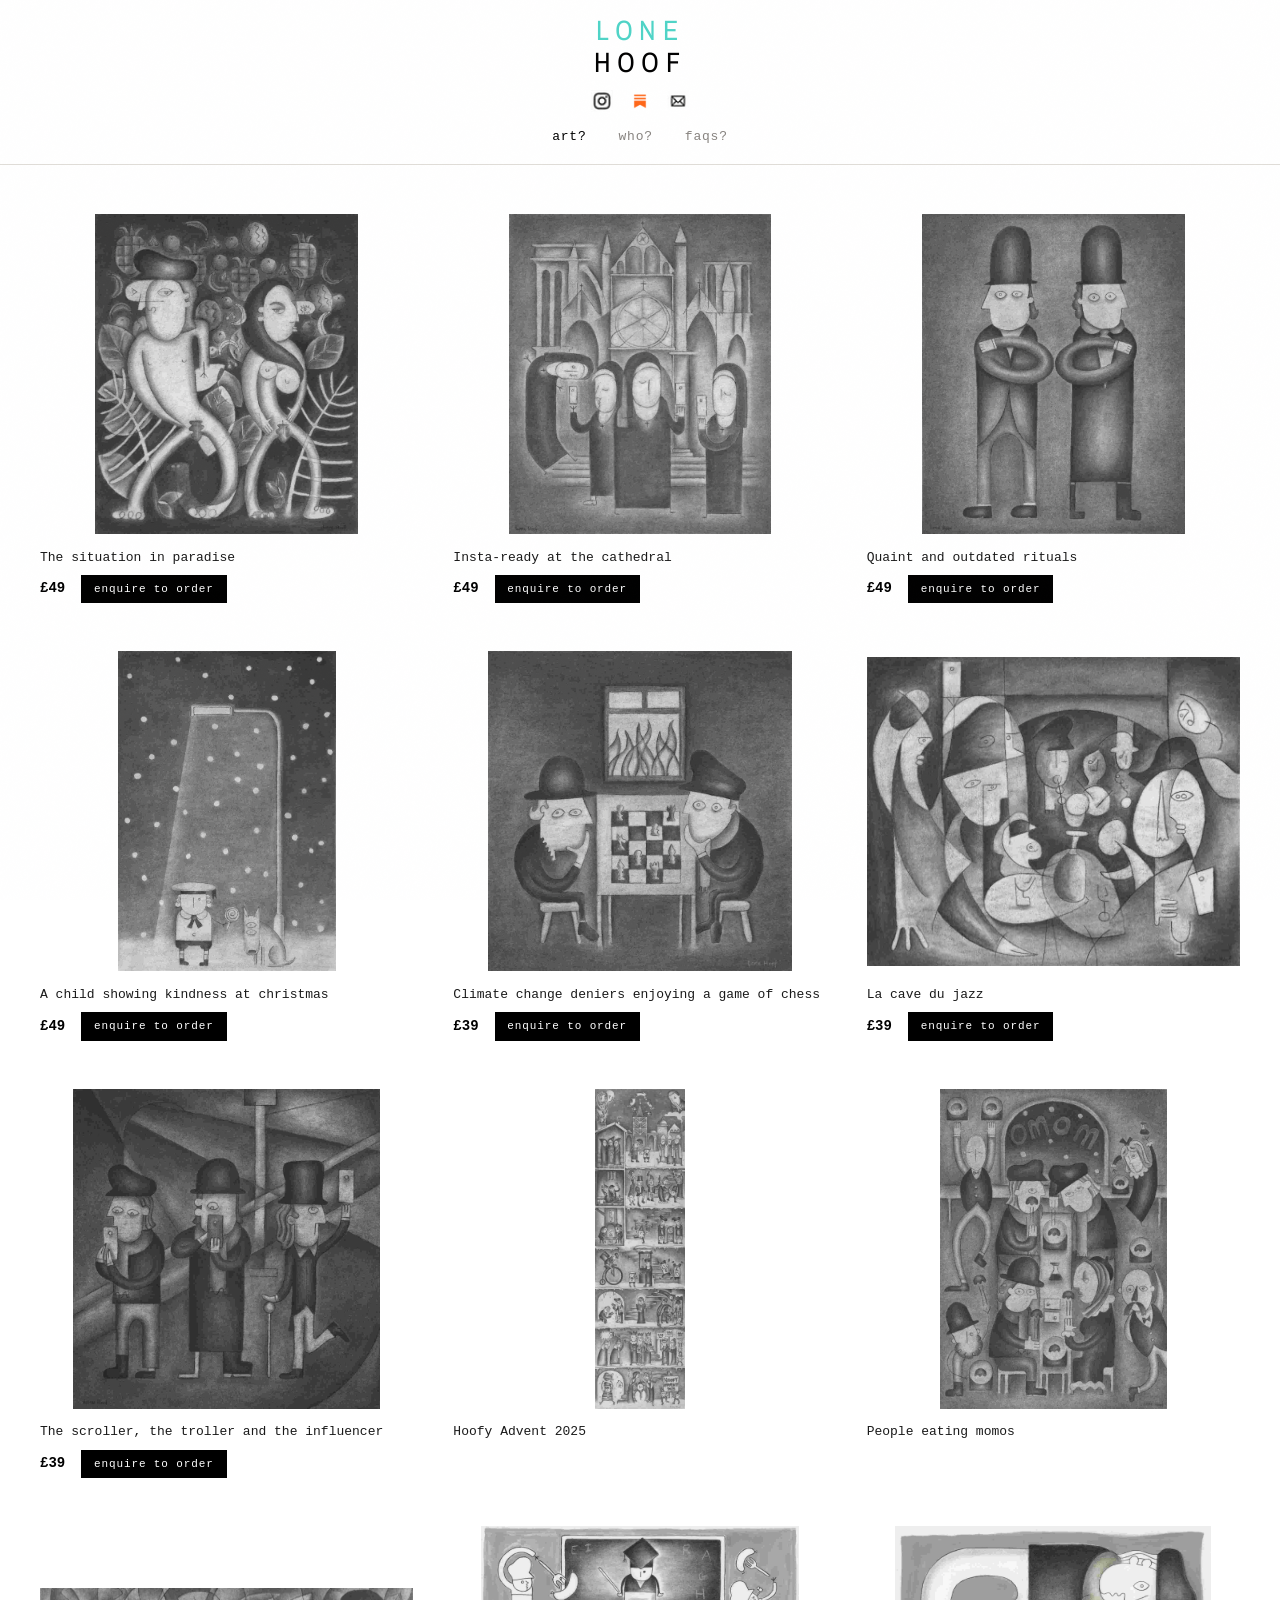
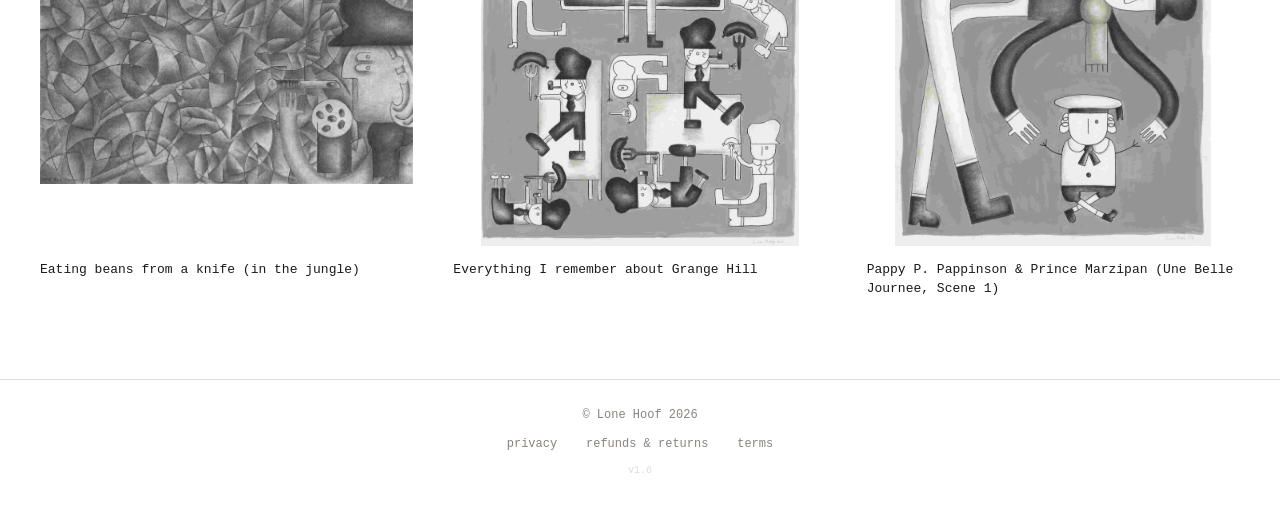
==== commit 307f605d: "#16: removed zoom for now" ====
--- a/index.html
+++ b/index.html
@@ -26,7 +26,7 @@
   <link rel="preconnect" href="https://fonts.googleapis.com" />
   <link rel="preconnect" href="https://fonts.gstatic.com" crossorigin />
   <link href="https://fonts.googleapis.com/css2?family=Archivo+Narrow:wght@400;500&display=swap" rel="stylesheet" />
-  <link rel="stylesheet" href="style.css?v=1.5" />
+  <link rel="stylesheet" href="style.css?v=1.6" />
 </head>
 
 <body>
@@ -83,12 +83,12 @@
       <a href="refunds.html">refunds &amp; returns</a>
       <a href="terms.html">terms</a>
     </div>
-    <p class="footer-version">v1.5</p>
+    <p class="footer-version">v1.6</p>
   </footer>
 
   <!-- Load artwork data first, then the main script -->
-  <script src="data.js?v=1.5"></script>
-  <script src="main.js?v=1.5"></script>
+  <script src="data.js?v=1.6"></script>
+  <script src="main.js?v=1.6"></script>
 </body>
 
 </html>
--- a/style.css
+++ b/style.css
@@ -409,23 +409,19 @@
   height: auto;
   object-fit: contain;
   display: block;
-  cursor: zoom-in;
-  transform-origin: center center;
-  transition: transform 0.3s ease;
-}
-
-.detail-img-panel img.zoomed {
-  cursor: zoom-out;
-  transform: scale(1.6);
-}
-
-/* When zoomed, let the overlay scroll in both axes so the user can pan */
-.detail-overlay.zoomed {
-  overflow: auto;
-}
+  cursor: default;
+}
+
+
+
 
 /* Magnify hint */
 .detail-zoom-hint {
+  display: none !important;
+  /* zoom disabled */
+}
+
+.detail-zoom-hint-DISABLED {
   position: absolute;
   bottom: 1.2rem;
   right: 1.5rem;
@@ -982,6 +978,11 @@
   }
 
   .detail-zoom-hint {
+    display: none !important;
+    /* zoom disabled */
+  }
+
+  .detail-zoom-hint-DISABLED {
     display: none;
   }
 }
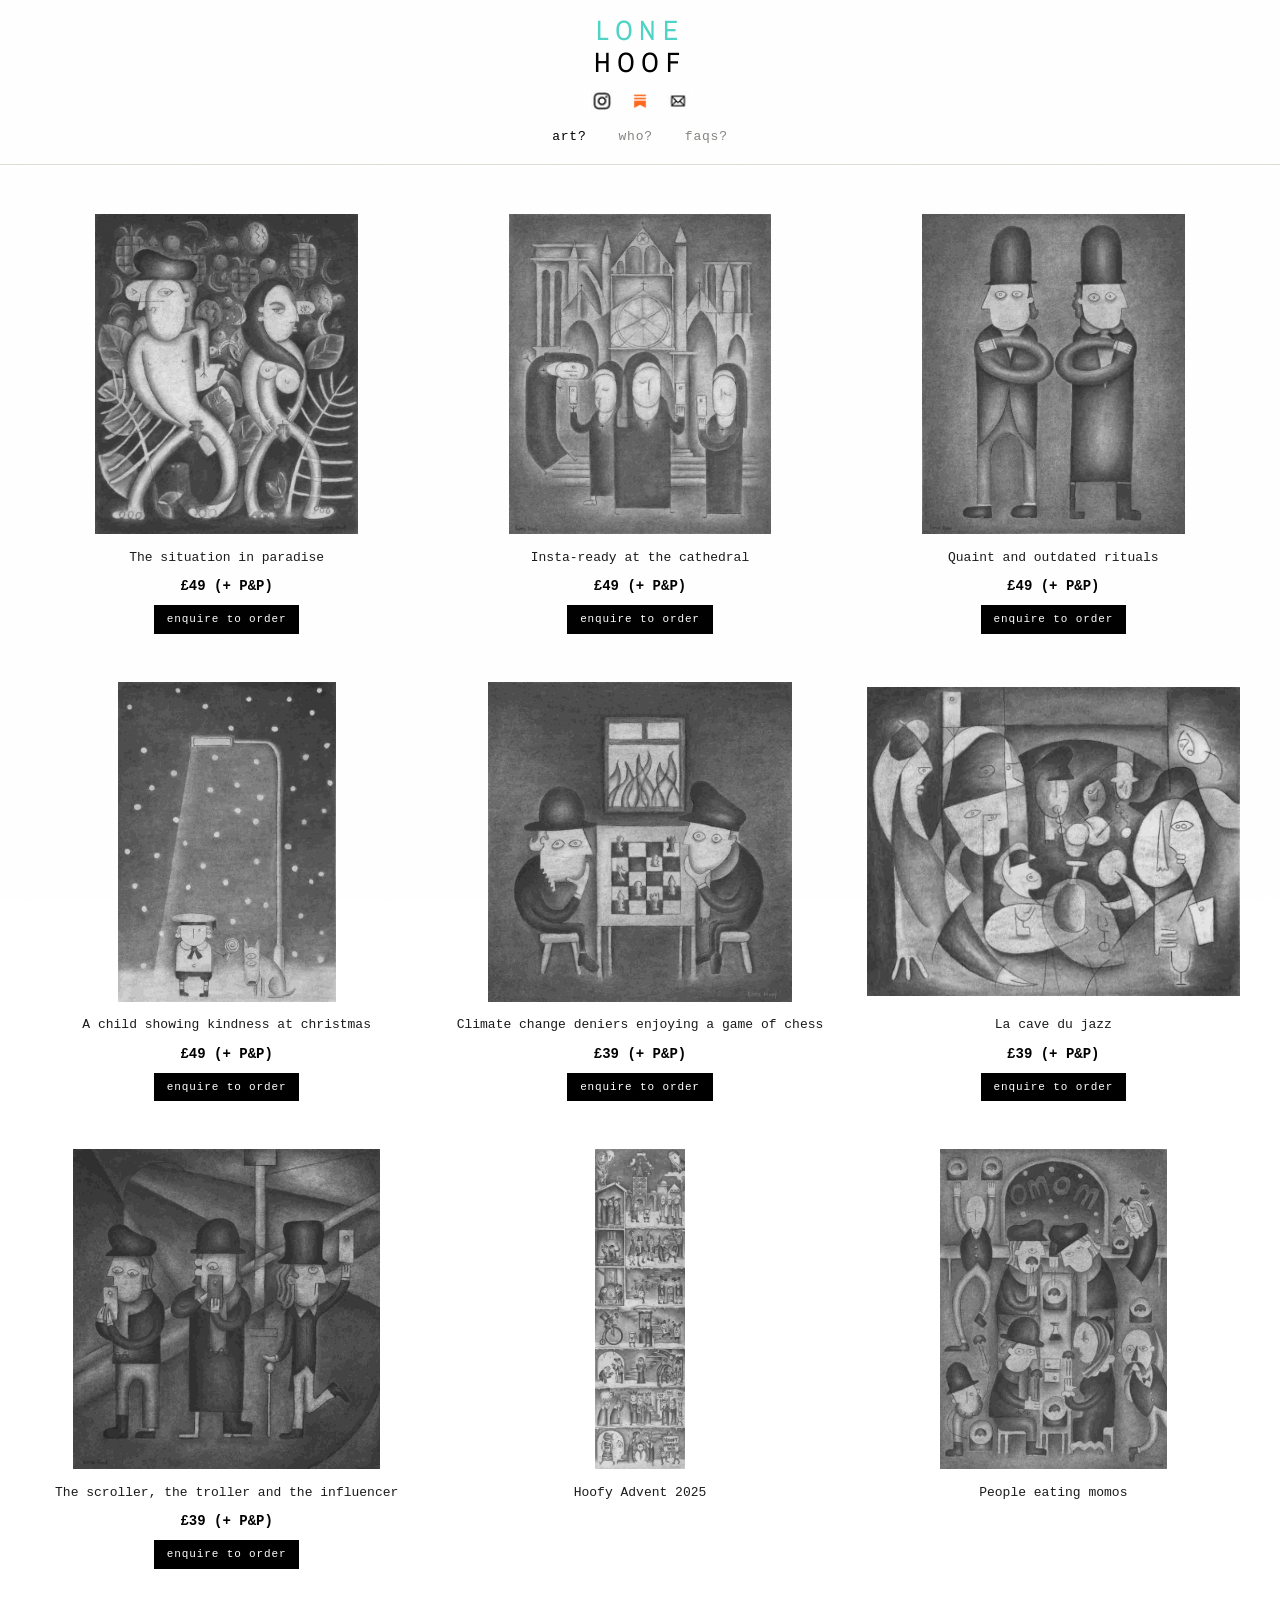
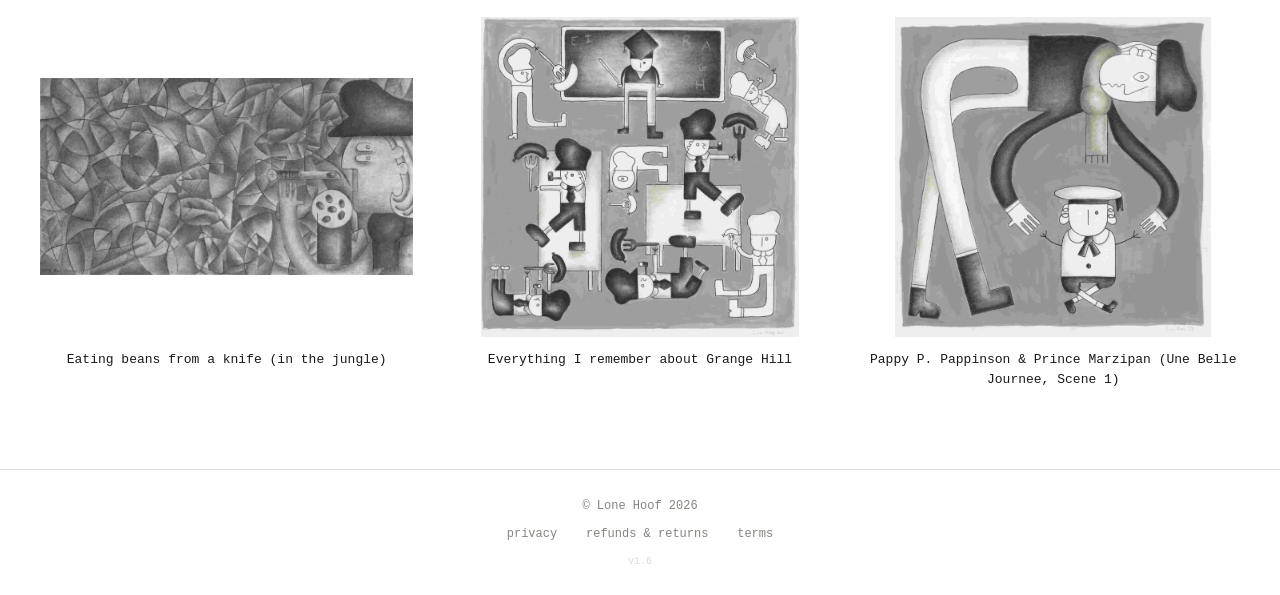
==== commit be5dab09: "#23: added favicon" ====
--- a/index.html
+++ b/index.html
@@ -27,6 +27,9 @@
   <link rel="preconnect" href="https://fonts.gstatic.com" crossorigin />
   <link href="https://fonts.googleapis.com/css2?family=Archivo+Narrow:wght@400;500&display=swap" rel="stylesheet" />
   <link rel="stylesheet" href="style.css?v=1.6" />
+  <link rel="icon" type="image/x-icon" href="favicon.ico" />
+  <link rel="icon" type="image/png" sizes="32x32" href="favicon-32x32.png" />
+  <link rel="apple-touch-icon" sizes="180x180" href="apple-touch-icon.png" />
 </head>
 
 <body>
--- a/style.css
+++ b/style.css
@@ -318,6 +318,8 @@
   display: flex;
   flex-direction: column;
   gap: 0.5rem;
+  align-items: center;
+  text-align: center;
 }
 
 .art-title {
@@ -334,8 +336,9 @@
 
 .art-shop-row {
   display: flex;
+  flex-direction: column;
   align-items: center;
-  gap: 1rem;
+  gap: 0.4rem;
 }
 
 .art-price {
@@ -1006,8 +1009,6 @@
   }
 
   .art-shop-row {
-    flex-direction: column;
-    align-items: flex-start;
     gap: 0.3rem;
   }
 
